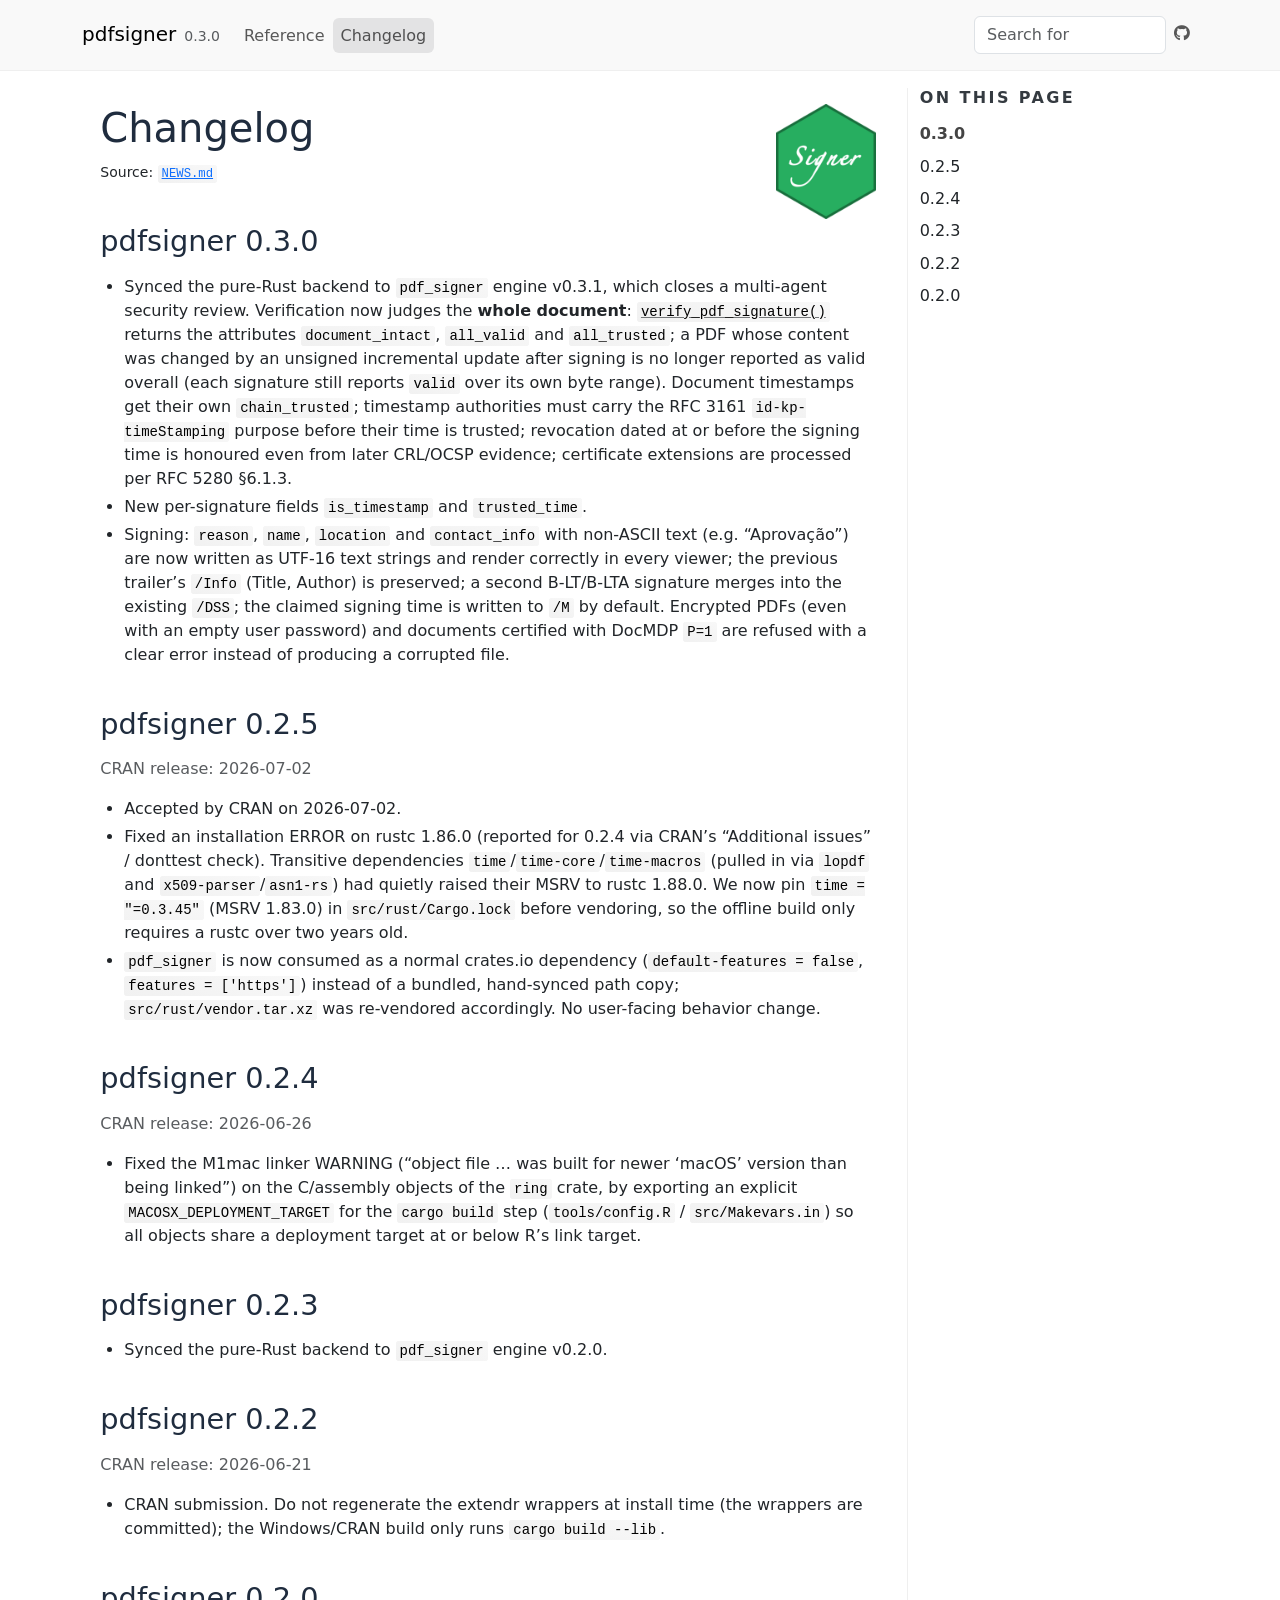
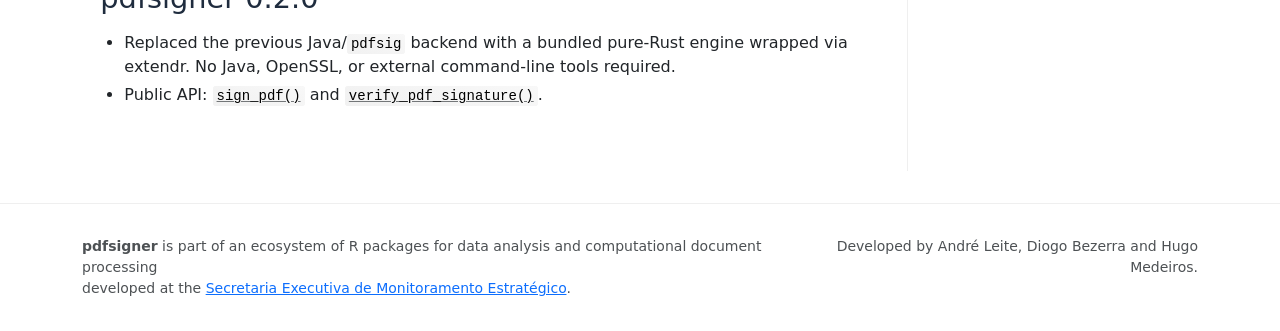
==== news/index.html @ 8d3c70bf "Deploying to gh-pages from @ StrategicProjects/pdfsigner@e5bdd592e64b0d4bb882428c501aba9999c79c65 🚀" ====
<!DOCTYPE html>
<!-- Generated by pkgdown: do not edit by hand --><html lang="en"><head><meta http-equiv="Content-Type" content="text/html; charset=UTF-8"><meta charset="utf-8"><meta http-equiv="X-UA-Compatible" content="IE=edge"><meta name="viewport" content="width=device-width, initial-scale=1, shrink-to-fit=no"><title>Changelog • pdfsigner</title><!-- favicons --><link rel="icon" type="image/png" sizes="96x96" href="../favicon-96x96.png"><link rel="icon" type="”image/svg+xml”" href="../favicon.svg"><link rel="apple-touch-icon" sizes="180x180" href="../apple-touch-icon.png"><link rel="icon" sizes="any" href="../favicon.ico"><link rel="manifest" href="../site.webmanifest"><script src="../lightswitch.js"></script><script src="../deps/jquery-3.6.0/jquery-3.6.0.min.js"></script><meta name="viewport" content="width=device-width, initial-scale=1, shrink-to-fit=no"><link href="../deps/bootstrap-5.3.8/bootstrap.min.css" rel="stylesheet"><script src="../deps/bootstrap-5.3.8/bootstrap.bundle.min.js"></script><link href="../deps/font-awesome-6.5.2/css/all.min.css" rel="stylesheet"><link href="../deps/font-awesome-6.5.2/css/v4-shims.min.css" rel="stylesheet"><script src="../deps/headroom-0.11.0/headroom.min.js"></script><script src="../deps/headroom-0.11.0/jQuery.headroom.min.js"></script><script src="../deps/bootstrap-toc-1.0.1/bootstrap-toc.min.js"></script><script src="../deps/clipboard.js-2.0.11/clipboard.min.js"></script><script src="../deps/search-1.0.0/autocomplete.jquery.min.js"></script><script src="../deps/search-1.0.0/fuse.min.js"></script><script src="../deps/search-1.0.0/mark.min.js"></script><!-- pkgdown --><script src="../pkgdown.js"></script><meta property="og:title" content="Changelog"><meta property="og:image" content="https://strategicprojects.github.io/pdfsigner/logo.png"></head><body>
    <a href="#container" class="visually-hidden-focusable">Skip to content</a>


    <nav class="navbar navbar-expand-lg fixed-top " aria-label="Site navigation"><div class="container">

    <a class="navbar-brand me-2" href="../index.html">pdfsigner</a>

    <small class="nav-text text-muted me-auto" data-bs-toggle="tooltip" data-bs-placement="bottom" title="Released version">0.3.0</small>


    <button class="navbar-toggler" type="button" data-bs-toggle="collapse" data-bs-target="#navbar" aria-controls="navbar" aria-expanded="false" aria-label="Toggle navigation">
      <span class="navbar-toggler-icon"></span>
    </button>

    <div id="navbar" class="collapse navbar-collapse ms-3">
      <ul class="navbar-nav me-auto"><li class="nav-item"><a class="nav-link" href="../reference/index.html">Reference</a></li>
<li class="active nav-item"><a class="nav-link" href="../news/index.html">Changelog</a></li>
      </ul><ul class="navbar-nav"><li class="nav-item"><form class="form-inline" role="search">
 <input class="form-control" type="search" name="search-input" id="search-input" autocomplete="off" aria-label="Search site" placeholder="Search for" data-search-index="../search.json"></form></li>
<li class="nav-item"><a class="external-link nav-link" href="https://github.com/StrategicProjects/pdfsigner" aria-label="Github"><span class="fa fa-github"></span></a></li>
      </ul></div>


  </div>
</nav><div class="container template-news" id="container">
<div class="row">
  <main id="main" class="col-md-9"><div class="page-header">
      <img src="../logo.png" class="logo" alt=""><h1>Changelog</h1>
      <small>Source: <a href="https://github.com/StrategicProjects/pdfsigner/blob/main/NEWS.md" class="external-link"><code>NEWS.md</code></a></small>
    </div>

    <div class="section level2">
<h2 class="pkg-version" data-toc-text="0.3.0" id="pdfsigner-030">pdfsigner 0.3.0<a class="anchor" aria-label="anchor" href="#pdfsigner-030"></a></h2>
<ul><li>Synced the pure-Rust backend to <code>pdf_signer</code> engine v0.3.1, which closes a multi-agent security review. Verification now judges the <strong>whole document</strong>: <code><a href="../reference/verify_pdf_signature.html">verify_pdf_signature()</a></code> returns the attributes <code>document_intact</code>, <code>all_valid</code> and <code>all_trusted</code>; a PDF whose content was changed by an unsigned incremental update after signing is no longer reported as valid overall (each signature still reports <code>valid</code> over its own byte range). Document timestamps get their own <code>chain_trusted</code>; timestamp authorities must carry the RFC 3161 <code>id-kp-timeStamping</code> purpose before their time is trusted; revocation dated at or before the signing time is honoured even from later CRL/OCSP evidence; certificate extensions are processed per RFC 5280 §6.1.3.</li>
<li>New per-signature fields <code>is_timestamp</code> and <code>trusted_time</code>.</li>
<li>Signing: <code>reason</code>, <code>name</code>, <code>location</code> and <code>contact_info</code> with non-ASCII text (e.g. “Aprovação”) are now written as UTF-16 text strings and render correctly in every viewer; the previous trailer’s <code>/Info</code> (Title, Author) is preserved; a second B-LT/B-LTA signature merges into the existing <code>/DSS</code>; the claimed signing time is written to <code>/M</code> by default. Encrypted PDFs (even with an empty user password) and documents certified with DocMDP <code>P=1</code> are refused with a clear error instead of producing a corrupted file.</li>
</ul></div>
    <div class="section level2">
<h2 class="pkg-version" data-toc-text="0.2.5" id="pdfsigner-025">pdfsigner 0.2.5<a class="anchor" aria-label="anchor" href="#pdfsigner-025"></a></h2><p class="text-muted">CRAN release: 2026-07-02</p>
<ul><li>Accepted by CRAN on 2026-07-02.</li>
<li>Fixed an installation ERROR on rustc 1.86.0 (reported for 0.2.4 via CRAN’s “Additional issues” / donttest check). Transitive dependencies <code>time</code>/<code>time-core</code>/<code>time-macros</code> (pulled in via <code>lopdf</code> and <code>x509-parser</code>/<code>asn1-rs</code>) had quietly raised their MSRV to rustc 1.88.0. We now pin <code>time = "=0.3.45"</code> (MSRV 1.83.0) in <code>src/rust/Cargo.lock</code> before vendoring, so the offline build only requires a rustc over two years old.</li>
<li>
<code>pdf_signer</code> is now consumed as a normal crates.io dependency (<code>default-features = false</code>, <code>features = ['https']</code>) instead of a bundled, hand-synced path copy; <code>src/rust/vendor.tar.xz</code> was re-vendored accordingly. No user-facing behavior change.</li>
</ul></div>
    <div class="section level2">
<h2 class="pkg-version" data-toc-text="0.2.4" id="pdfsigner-024">pdfsigner 0.2.4<a class="anchor" aria-label="anchor" href="#pdfsigner-024"></a></h2><p class="text-muted">CRAN release: 2026-06-26</p>
<ul><li>Fixed the M1mac linker WARNING (“object file … was built for newer ‘macOS’ version than being linked”) on the C/assembly objects of the <code>ring</code> crate, by exporting an explicit <code>MACOSX_DEPLOYMENT_TARGET</code> for the <code>cargo build</code> step (<code>tools/config.R</code> / <code>src/Makevars.in</code>) so all objects share a deployment target at or below R’s link target.</li>
</ul></div>
    <div class="section level2">
<h2 class="pkg-version" data-toc-text="0.2.3" id="pdfsigner-023">pdfsigner 0.2.3<a class="anchor" aria-label="anchor" href="#pdfsigner-023"></a></h2>
<ul><li>Synced the pure-Rust backend to <code>pdf_signer</code> engine v0.2.0.</li>
</ul></div>
    <div class="section level2">
<h2 class="pkg-version" data-toc-text="0.2.2" id="pdfsigner-022">pdfsigner 0.2.2<a class="anchor" aria-label="anchor" href="#pdfsigner-022"></a></h2><p class="text-muted">CRAN release: 2026-06-21</p>
<ul><li>CRAN submission. Do not regenerate the extendr wrappers at install time (the wrappers are committed); the Windows/CRAN build only runs <code>cargo build --lib</code>.</li>
</ul></div>
    <div class="section level2">
<h2 class="pkg-version" data-toc-text="0.2.0" id="pdfsigner-020">pdfsigner 0.2.0<a class="anchor" aria-label="anchor" href="#pdfsigner-020"></a></h2>
<ul><li>Replaced the previous Java/<code>pdfsig</code> backend with a bundled pure-Rust engine wrapped via extendr. No Java, OpenSSL, or external command-line tools required.</li>
<li>Public API: <code><a href="../reference/sign_pdf.html">sign_pdf()</a></code> and <code><a href="../reference/verify_pdf_signature.html">verify_pdf_signature()</a></code>.</li>
</ul></div>
  </main><aside class="col-md-3"><nav id="toc" aria-label="Table of contents"><h2>On this page</h2>
    </nav></aside></div>


   </div>
  <footer><div class="container">
  <div class="pkgdown-footer-left">
  <p><strong>pdfsigner</strong> is part of an ecosystem of R packages for data analysis and computational document processing<br>developed at the <a href="https://monitoramento.sepe.pe.gov.br" class="external-link">Secretaria Executiva de Monitoramento Estratégico</a>.</p>
</div>

<div class="pkgdown-footer-right">
  <p>Developed by André Leite, Diogo Bezerra and Hugo Medeiros.</p>
</div>

  </div></footer></body></html>
---- deps/font-awesome-6.5.2/css/v4-shims.min.css ----
/*!
 * Font Awesome Free 6.5.2 by @fontawesome - https://fontawesome.com
 * License - https://fontawesome.com/license/free (Icons: CC BY 4.0, Fonts: SIL OFL 1.1, Code: MIT License)
 * Copyright 2024 Fonticons, Inc.
 */
.fa.fa-glass:before{content:"\f000"}.fa.fa-envelope-o{font-family:"Font Awesome 6 Free";font-weight:400}.fa.fa-envelope-o:before{content:"\f0e0"}.fa.fa-star-o{font-family:"Font Awesome 6 Free";font-weight:400}.fa.fa-star-o:before{content:"\f005"}.fa.fa-close:before,.fa.fa-remove:before{content:"\f00d"}.fa.fa-gear:before{content:"\f013"}.fa.fa-trash-o{font-family:"Font Awesome 6 Free";font-weight:400}.fa.fa-trash-o:before{content:"\f2ed"}.fa.fa-home:before{content:"\f015"}.fa.fa-file-o{font-family:"Font Awesome 6 Free";font-weight:400}.fa.fa-file-o:before{content:"\f15b"}.fa.fa-clock-o{font-family:"Font Awesome 6 Free";font-weight:400}.fa.fa-clock-o:before{content:"\f017"}.fa.fa-arrow-circle-o-down{font-family:"Font Awesome 6 Free";font-weight:400}.fa.fa-arrow-circle-o-down:before{content:"\f358"}.fa.fa-arrow-circle-o-up{font-family:"Font Awesome 6 Free";font-weight:400}.fa.fa-arrow-circle-o-up:before{content:"\f35b"}.fa.fa-play-circle-o{font-family:"Font Awesome 6 Free";font-weight:400}.fa.fa-play-circle-o:before{content:"\f144"}.fa.fa-repeat:before,.fa.fa-rotate-right:before{content:"\f01e"}.fa.fa-refresh:before{content:"\f021"}.fa.fa-list-alt{font-family:"Font Awesome 6 Free";font-weight:400}.fa.fa-list-alt:before{content:"\f022"}.fa.fa-dedent:before{content:"\f03b"}.fa.fa-video-camera:before{content:"\f03d"}.fa.fa-picture-o{font-family:"Font Awesome 6 Free";font-weight:400}.fa.fa-picture-o:before{content:"\f03e"}.fa.fa-photo{font-family:"Font Awesome 6 Free";font-weight:400}.fa.fa-photo:before{content:"\f03e"}.fa.fa-image{font-family:"Font Awesome 6 Free";font-weight:400}.fa.fa-image:before{content:"\f03e"}.fa.fa-map-marker:before{content:"\f3c5"}.fa.fa-pencil-square-o{font-family:"Font Awesome 6 Free";font-weight:400}.fa.fa-pencil-square-o:before{content:"\f044"}.fa.fa-edit{font-family:"Font Awesome 6 Free";font-weight:400}.fa.fa-edit:before{content:"\f044"}.fa.fa-share-square-o:before{content:"\f14d"}.fa.fa-check-square-o{font-family:"Font Awesome 6 Free";font-weight:400}.fa.fa-check-square-o:before{content:"\f14a"}.fa.fa-arrows:before{content:"\f0b2"}.fa.fa-times-circle-o{font-family:"Font Awesome 6 Free";font-weight:400}.fa.fa-times-circle-o:before{content:"\f057"}.fa.fa-check-circle-o{font-family:"Font Awesome 6 Free";font-weight:400}.fa.fa-check-circle-o:before{content:"\f058"}.fa.fa-mail-forward:before{content:"\f064"}.fa.fa-expand:before{content:"\f424"}.fa.fa-compress:before{content:"\f422"}.fa.fa-eye,.fa.fa-eye-slash{font-family:"Font Awesome 6 Free";font-weight:400}.fa.fa-warning:before{content:"\f071"}.fa.fa-calendar:before{content:"\f073"}.fa.fa-arrows-v:before{content:"\f338"}.fa.fa-arrows-h:before{content:"\f337"}.fa.fa-bar-chart-o:before,.fa.fa-bar-chart:before{content:"\e0e3"}.fa.fa-twitter-square{font-family:"Font Awesome 6 Brands";font-weight:400}.fa.fa-twitter-square:before{content:"\f081"}.fa.fa-facebook-square{font-family:"Font Awesome 6 Brands";font-weight:400}.fa.fa-facebook-square:before{content:"\f082"}.fa.fa-gears:before{content:"\f085"}.fa.fa-thumbs-o-up{font-family:"Font Awesome 6 Free";font-weight:400}.fa.fa-thumbs-o-up:before{content:"\f164"}.fa.fa-thumbs-o-down{font-family:"Font Awesome 6 Free";font-weight:400}.fa.fa-thumbs-o-down:before{content:"\f165"}.fa.fa-heart-o{font-family:"Font Awesome 6 Free";font-weight:400}.fa.fa-heart-o:before{content:"\f004"}.fa.fa-sign-out:before{content:"\f2f5"}.fa.fa-linkedin-square{font-family:"Font Awesome 6 Brands";font-weight:400}.fa.fa-linkedin-square:before{content:"\f08c"}.fa.fa-thumb-tack:before{content:"\f08d"}.fa.fa-external-link:before{content:"\f35d"}.fa.fa-sign-in:before{content:"\f2f6"}.fa.fa-github-square{font-family:"Font Awesome 6 Brands";font-weight:400}.fa.fa-github-square:before{content:"\f092"}.fa.fa-lemon-o{font-family:"Font Awesome 6 Free";font-weight:400}.fa.fa-lemon-o:before{content:"\f094"}.fa.fa-square-o{font-family:"Font Awesome 6 Free";font-weight:400}.fa.fa-square-o:before{content:"\f0c8"}.fa.fa-bookmark-o{font-family:"Font Awesome 6 Free";font-weight:400}.fa.fa-bookmark-o:before{content:"\f02e"}.fa.fa-facebook,.fa.fa-twitter{font-family:"Font Awesome 6 Brands";font-weight:400}.fa.fa-facebook:before{content:"\f39e"}.fa.fa-facebook-f{font-family:"Font Awesome 6 Brands";font-weight:400}.fa.fa-facebook-f:before{content:"\f39e"}.fa.fa-github{font-family:"Font Awesome 6 Brands";font-weight:400}.fa.fa-credit-card{font-family:"Font Awesome 6 Free";font-weight:400}.fa.fa-feed:before{content:"\f09e"}.fa.fa-hdd-o{font-family:"Font Awesome 6 Free";font-weight:400}.fa.fa-hdd-o:before{content:"\f0a0"}.fa.fa-hand-o-right{font-family:"Font Awesome 6 Free";font-weight:400}.fa.fa-hand-o-right:before{content:"\f0a4"}.fa.fa-hand-o-left{font-family:"Font Awesome 6 Free";font-weight:400}.fa.fa-hand-o-left:before{content:"\f0a5"}.fa.fa-hand-o-up{font-family:"Font Awesome 6 Free";font-weight:400}.fa.fa-hand-o-up:before{content:"\f0a6"}.fa.fa-hand-o-down{font-family:"Font Awesome 6 Free";font-weight:400}.fa.fa-hand-o-down:before{content:"\f0a7"}.fa.fa-globe:before{content:"\f57d"}.fa.fa-tasks:before{content:"\f828"}.fa.fa-arrows-alt:before{content:"\f31e"}.fa.fa-group:before{content:"\f0c0"}.fa.fa-chain:before{content:"\f0c1"}.fa.fa-cut:before{content:"\f0c4"}.fa.fa-files-o{font-family:"Font Awesome 6 Free";font-weight:400}.fa.fa-files-o:before{content:"\f0c5"}.fa.fa-floppy-o{font-family:"Font Awesome 6 Free";font-weight:400}.fa.fa-floppy-o:before{content:"\f0c7"}.fa.fa-save{font-family:"Font Awesome 6 Free";font-weight:400}.fa.fa-save:before{content:"\f0c7"}.fa.fa-navicon:before,.fa.fa-reorder:before{content:"\f0c9"}.fa.fa-magic:before{content:"\e2ca"}.fa.fa-pinterest,.fa.fa-pinterest-square{font-family:"Font Awesome 6 Brands";font-weight:400}.fa.fa-pinterest-square:before{content:"\f0d3"}.fa.fa-google-plus-square{font-family:"Font Awesome 6 Brands";font-weight:400}.fa.fa-google-plus-square:before{content:"\f0d4"}.fa.fa-google-plus{font-family:"Font Awesome 6 Brands";font-weight:400}.fa.fa-google-plus:before{content:"\f0d5"}.fa.fa-money:before{content:"\f3d1"}.fa.fa-unsorted:before{content:"\f0dc"}.fa.fa-sort-desc:before{content:"\f0dd"}.fa.fa-sort-asc:before{content:"\f0de"}.fa.fa-linkedin{font-family:"Font Awesome 6 Brands";font-weight:400}.fa.fa-linkedin:before{content:"\f0e1"}.fa.fa-rotate-left:before{content:"\f0e2"}.fa.fa-legal:before{content:"\f0e3"}.fa.fa-dashboard:before,.fa.fa-tachometer:before{content:"\f625"}.fa.fa-comment-o{font-family:"Font Awesome 6 Free";font-weight:400}.fa.fa-comment-o:before{content:"\f075"}.fa.fa-comments-o{font-family:"Font Awesome 6 Free";font-weight:400}.fa.fa-comments-o:before{content:"\f086"}.fa.fa-flash:before{content:"\f0e7"}.fa.fa-clipboard:before{content:"\f0ea"}.fa.fa-lightbulb-o{font-family:"Font Awesome 6 Free";font-weight:400}.fa.fa-lightbulb-o:before{content:"\f0eb"}.fa.fa-exchange:before{content:"\f362"}.fa.fa-cloud-download:before{content:"\f0ed"}.fa.fa-cloud-upload:before{content:"\f0ee"}.fa.fa-bell-o{font-family:"Font Awesome 6 Free";font-weight:400}.fa.fa-bell-o:before{content:"\f0f3"}.fa.fa-cutlery:before{content:"\f2e7"}.fa.fa-file-text-o{font-family:"Font Awesome 6 Free";font-weight:400}.fa.fa-file-text-o:before{content:"\f15c"}.fa.fa-building-o{font-family:"Font Awesome 6 Free";font-weight:400}.fa.fa-building-o:before{content:"\f1ad"}.fa.fa-hospital-o{font-family:"Font Awesome 6 Free";font-weight:400}.fa.fa-hospital-o:before{content:"\f0f8"}.fa.fa-tablet:before{content:"\f3fa"}.fa.fa-mobile-phone:before,.fa.fa-mobile:before{content:"\f3cd"}.fa.fa-circle-o{font-family:"Font Awesome 6 Free";font-weight:400}.fa.fa-circle-o:before{content:"\f111"}.fa.fa-mail-reply:before{content:"\f3e5"}.fa.fa-github-alt{font-family:"Font Awesome 6 Brands";font-weight:400}.fa.fa-folder-o{font-family:"Font Awesome 6 Free";font-weight:400}.fa.fa-folder-o:before{content:"\f07b"}.fa.fa-folder-open-o{font-family:"Font Awesome 6 Free";font-weight:400}.fa.fa-folder-open-o:before{content:"\f07c"}.fa.fa-smile-o{font-family:"Font Awesome 6 Free";font-weight:400}.fa.fa-smile-o:before{content:"\f118"}.fa.fa-frown-o{font-family:"Font Awesome 6 Free";font-weight:400}.fa.fa-frown-o:before{content:"\f119"}.fa.fa-meh-o{font-family:"Font Awesome 6 Free";font-weight:400}.fa.fa-meh-o:before{content:"\f11a"}.fa.fa-keyboard-o{font-family:"Font Awesome 6 Free";font-weight:400}.fa.fa-keyboard-o:before{content:"\f11c"}.fa.fa-flag-o{font-family:"Font Awesome 6 Free";font-weight:400}.fa.fa-flag-o:before{content:"\f024"}.fa.fa-mail-reply-all:before{content:"\f122"}.fa.fa-star-half-o{font-family:"Font Awesome 6 Free";font-weight:400}.fa.fa-star-half-o:before{content:"\f5c0"}.fa.fa-star-half-empty{font-family:"Font Awesome 6 Free";font-weight:400}.fa.fa-star-half-empty:before{content:"\f5c0"}.fa.fa-star-half-full{font-family:"Font Awesome 6 Free";font-weight:400}.fa.fa-star-half-full:before{content:"\f5c0"}.fa.fa-code-fork:before{content:"\f126"}.fa.fa-chain-broken:before,.fa.fa-unlink:before{content:"\f127"}.fa.fa-calendar-o{font-family:"Font Awesome 6 Free";font-weight:400}.fa.fa-calendar-o:before{content:"\f133"}.fa.fa-css3,.fa.fa-html5,.fa.fa-maxcdn{font-family:"Font Awesome 6 Brands";font-weight:400}.fa.fa-unlock-alt:before{content:"\f09c"}.fa.fa-minus-square-o{font-family:"Font Awesome 6 Free";font-weight:400}.fa.fa-minus-square-o:before{content:"\f146"}.fa.fa-level-up:before{content:"\f3bf"}.fa.fa-level-down:before{content:"\f3be"}.fa.fa-pencil-square:before{content:"\f14b"}.fa.fa-external-link-square:before{content:"\f360"}.fa.fa-compass{font-family:"Font Awesome 6 Free";font-weight:400}.fa.fa-caret-square-o-down{font-family:"Font Awesome 6 Free";font-weight:400}.fa.fa-caret-square-o-down:before{content:"\f150"}.fa.fa-toggle-down{font-family:"Font Awesome 6 Free";font-weight:400}.fa.fa-toggle-down:before{content:"\f150"}.fa.fa-caret-square-o-up{font-family:"Font Awesome 6 Free";font-weight:400}.fa.fa-caret-square-o-up:before{content:"\f151"}.fa.fa-toggle-up{font-family:"Font Awesome 6 Free";font-weight:400}.fa.fa-toggle-up:before{content:"\f151"}.fa.fa-caret-square-o-right{font-family:"Font Awesome 6 Free";font-weight:400}.fa.fa-caret-square-o-right:before{content:"\f152"}.fa.fa-toggle-right{font-family:"Font Awesome 6 Free";font-weight:400}.fa.fa-toggle-right:before{content:"\f152"}.fa.fa-eur:before,.fa.fa-euro:before{content:"\f153"}.fa.fa-gbp:before{content:"\f154"}.fa.fa-dollar:before,.fa.fa-usd:before{content:"\24"}.fa.fa-inr:before,.fa.fa-rupee:before{content:"\e1bc"}.fa.fa-cny:before,.fa.fa-jpy:before,.fa.fa-rmb:before,.fa.fa-yen:before{content:"\f157"}.fa.fa-rouble:before,.fa.fa-rub:before,.fa.fa-ruble:before{content:"\f158"}.fa.fa-krw:before,.fa.fa-won:before{content:"\f159"}.fa.fa-bitcoin,.fa.fa-btc{font-family:"Font Awesome 6 Brands";font-weight:400}.fa.fa-bitcoin:before{content:"\f15a"}.fa.fa-file-text:before{content:"\f15c"}.fa.fa-sort-alpha-asc:before{content:"\f15d"}.fa.fa-sort-alpha-desc:before{content:"\f881"}.fa.fa-sort-amount-asc:before{content:"\f884"}.fa.fa-sort-amount-desc:before{content:"\f160"}.fa.fa-sort-numeric-asc:before{content:"\f162"}.fa.fa-sort-numeric-desc:before{content:"\f886"}.fa.fa-youtube-square{font-family:"Font Awesome 6 Brands";font-weight:400}.fa.fa-youtube-square:before{content:"\f431"}.fa.fa-xing,.fa.fa-xing-square,.fa.fa-youtube{font-family:"Font Awesome 6 Brands";font-weight:400}.fa.fa-xing-square:before{content:"\f169"}.fa.fa-youtube-play{font-family:"Font Awesome 6 Brands";font-weight:400}.fa.fa-youtube-play:before{content:"\f167"}.fa.fa-adn,.fa.fa-bitbucket,.fa.fa-bitbucket-square,.fa.fa-dropbox,.fa.fa-flickr,.fa.fa-instagram,.fa.fa-stack-overflow{font-family:"Font Awesome 6 Brands";font-weight:400}.fa.fa-bitbucket-square:before{content:"\f171"}.fa.fa-tumblr,.fa.fa-tumblr-square{font-family:"Font Awesome 6 Brands";font-weight:400}.fa.fa-tumblr-square:before{content:"\f174"}.fa.fa-long-arrow-down:before{content:"\f309"}.fa.fa-long-arrow-up:before{content:"\f30c"}.fa.fa-long-arrow-left:before{content:"\f30a"}.fa.fa-long-arrow-right:before{content:"\f30b"}.fa.fa-android,.fa.fa-apple,.fa.fa-dribbble,.fa.fa-foursquare,.fa.fa-gittip,.fa.fa-gratipay,.fa.fa-linux,.fa.fa-skype,.fa.fa-trello,.fa.fa-windows{font-family:"Font Awesome 6 Brands";font-weight:400}.fa.fa-gittip:before{content:"\f184"}.fa.fa-sun-o{font-family:"Font Awesome 6 Free";font-weight:400}.fa.fa-sun-o:before{content:"\f185"}.fa.fa-moon-o{font-family:"Font Awesome 6 Free";font-weight:400}.fa.fa-moon-o:before{content:"\f186"}.fa.fa-pagelines,.fa.fa-renren,.fa.fa-stack-exchange,.fa.fa-vk,.fa.fa-weibo{font-family:"Font Awesome 6 Brands";font-weight:400}.fa.fa-arrow-circle-o-right{font-family:"Font Awesome 6 Free";font-weight:400}.fa.fa-arrow-circle-o-right:before{content:"\f35a"}.fa.fa-arrow-circle-o-left{font-family:"Font Awesome 6 Free";font-weight:400}.fa.fa-arrow-circle-o-left:before{content:"\f359"}.fa.fa-caret-square-o-left{font-family:"Font Awesome 6 Free";font-weight:400}.fa.fa-caret-square-o-left:before{content:"\f191"}.fa.fa-toggle-left{font-family:"Font Awesome 6 Free";font-weight:400}.fa.fa-toggle-left:before{content:"\f191"}.fa.fa-dot-circle-o{font-family:"Font Awesome 6 Free";font-weight:400}.fa.fa-dot-circle-o:before{content:"\f192"}.fa.fa-vimeo-square{font-family:"Font Awesome 6 Brands";font-weight:400}.fa.fa-vimeo-square:before{content:"\f194"}.fa.fa-try:before,.fa.fa-turkish-lira:before{content:"\e2bb"}.fa.fa-plus-square-o{font-family:"Font Awesome 6 Free";font-weight:400}.fa.fa-plus-square-o:before{content:"\f0fe"}.fa.fa-openid,.fa.fa-slack,.fa.fa-wordpress{font-family:"Font Awesome 6 Brands";font-weight:400}.fa.fa-bank:before,.fa.fa-institution:before{content:"\f19c"}.fa.fa-mortar-board:before{content:"\f19d"}.fa.fa-google,.fa.fa-reddit,.fa.fa-reddit-square,.fa.fa-yahoo{font-family:"Font Awesome 6 Brands";font-weight:400}.fa.fa-reddit-square:before{content:"\f1a2"}.fa.fa-behance,.fa.fa-behance-square,.fa.fa-delicious,.fa.fa-digg,.fa.fa-drupal,.fa.fa-joomla,.fa.fa-pied-piper-alt,.fa.fa-pied-piper-pp,.fa.fa-stumbleupon,.fa.fa-stumbleupon-circle{font-family:"Font Awesome 6 Brands";font-weight:400}.fa.fa-behance-square:before{content:"\f1b5"}.fa.fa-steam,.fa.fa-steam-square{font-family:"Font Awesome 6 Brands";font-weight:400}.fa.fa-steam-square:before{content:"\f1b7"}.fa.fa-automobile:before{content:"\f1b9"}.fa.fa-cab:before{content:"\f1ba"}.fa.fa-deviantart,.fa.fa-soundcloud,.fa.fa-spotify{font-family:"Font Awesome 6 Brands";font-weight:400}.fa.fa-file-pdf-o{font-family:"Font Awesome 6 Free";font-weight:400}.fa.fa-file-pdf-o:before{content:"\f1c1"}.fa.fa-file-word-o{font-family:"Font Awesome 6 Free";font-weight:400}.fa.fa-file-word-o:before{content:"\f1c2"}.fa.fa-file-excel-o{font-family:"Font Awesome 6 Free";font-weight:400}.fa.fa-file-excel-o:before{content:"\f1c3"}.fa.fa-file-powerpoint-o{font-family:"Font Awesome 6 Free";font-weight:400}.fa.fa-file-powerpoint-o:before{content:"\f1c4"}.fa.fa-file-image-o{font-family:"Font Awesome 6 Free";font-weight:400}.fa.fa-file-image-o:before{content:"\f1c5"}.fa.fa-file-photo-o{font-family:"Font Awesome 6 Free";font-weight:400}.fa.fa-file-photo-o:before{content:"\f1c5"}.fa.fa-file-picture-o{font-family:"Font Awesome 6 Free";font-weight:400}.fa.fa-file-picture-o:before{content:"\f1c5"}.fa.fa-file-archive-o{font-family:"Font Awesome 6 Free";font-weight:400}.fa.fa-file-archive-o:before{content:"\f1c6"}.fa.fa-file-zip-o{font-family:"Font Awesome 6 Free";font-weight:400}.fa.fa-file-zip-o:before{content:"\f1c6"}.fa.fa-file-audio-o{font-family:"Font Awesome 6 Free";font-weight:400}.fa.fa-file-audio-o:before{content:"\f1c7"}.fa.fa-file-sound-o{font-family:"Font Awesome 6 Free";font-weight:400}.fa.fa-file-sound-o:before{content:"\f1c7"}.fa.fa-file-video-o{font-family:"Font Awesome 6 Free";font-weight:400}.fa.fa-file-video-o:before{content:"\f1c8"}.fa.fa-file-movie-o{font-family:"Font Awesome 6 Free";font-weight:400}.fa.fa-file-movie-o:before{content:"\f1c8"}.fa.fa-file-code-o{font-family:"Font Awesome 6 Free";font-weight:400}.fa.fa-file-code-o:before{content:"\f1c9"}.fa.fa-codepen,.fa.fa-jsfiddle,.fa.fa-vine{font-family:"Font Awesome 6 Brands";font-weight:400}.fa.fa-life-bouy:before,.fa.fa-life-buoy:before,.fa.fa-life-saver:before,.fa.fa-support:before{content:"\f1cd"}.fa.fa-circle-o-notch:before{content:"\f1ce"}.fa.fa-ra,.fa.fa-rebel{font-family:"Font Awesome 6 Brands";font-weight:400}.fa.fa-ra:before{content:"\f1d0"}.fa.fa-resistance{font-family:"Font Awesome 6 Brands";font-weight:400}.fa.fa-resistance:before{content:"\f1d0"}.fa.fa-empire,.fa.fa-ge{font-family:"Font Awesome 6 Brands";font-weight:400}.fa.fa-ge:before{content:"\f1d1"}.fa.fa-git-square{font-family:"Font Awesome 6 Brands";font-weight:400}.fa.fa-git-square:before{content:"\f1d2"}.fa.fa-git,.fa.fa-hacker-news,.fa.fa-y-combinator-square{font-family:"Font Awesome 6 Brands";font-weight:400}.fa.fa-y-combinator-square:before{content:"\f1d4"}.fa.fa-yc-square{font-family:"Font Awesome 6 Brands";font-weight:400}.fa.fa-yc-square:before{content:"\f1d4"}.fa.fa-qq,.fa.fa-tencent-weibo,.fa.fa-wechat,.fa.fa-weixin{font-family:"Font Awesome 6 Brands";font-weight:400}.fa.fa-wechat:before{content:"\f1d7"}.fa.fa-send:before{content:"\f1d8"}.fa.fa-paper-plane-o{font-family:"Font Awesome 6 Free";font-weight:400}.fa.fa-paper-plane-o:before{content:"\f1d8"}.fa.fa-send-o{font-family:"Font Awesome 6 Free";font-weight:400}.fa.fa-send-o:before{content:"\f1d8"}.fa.fa-circle-thin{font-family:"Font Awesome 6 Free";font-weight:400}.fa.fa-circle-thin:before{content:"\f111"}.fa.fa-header:before{content:"\f1dc"}.fa.fa-futbol-o{font-family:"Font Awesome 6 Free";font-weight:400}.fa.fa-futbol-o:before{content:"\f1e3"}.fa.fa-soccer-ball-o{font-family:"Font Awesome 6 Free";font-weight:400}.fa.fa-soccer-ball-o:before{content:"\f1e3"}.fa.fa-slideshare,.fa.fa-twitch,.fa.fa-yelp{font-family:"Font Awesome 6 Brands";font-weight:400}.fa.fa-newspaper-o{font-family:"Font Awesome 6 Free";font-weight:400}.fa.fa-newspaper-o:before{content:"\f1ea"}.fa.fa-cc-amex,.fa.fa-cc-discover,.fa.fa-cc-mastercard,.fa.fa-cc-paypal,.fa.fa-cc-stripe,.fa.fa-cc-visa,.fa.fa-google-wallet,.fa.fa-paypal{font-family:"Font Awesome 6 Brands";font-weight:400}.fa.fa-bell-slash-o{font-family:"Font Awesome 6 Free";font-weight:400}.fa.fa-bell-slash-o:before{content:"\f1f6"}.fa.fa-trash:before{content:"\f2ed"}.fa.fa-copyright{font-family:"Font Awesome 6 Free";font-weight:400}.fa.fa-eyedropper:before{content:"\f1fb"}.fa.fa-area-chart:before{content:"\f1fe"}.fa.fa-pie-chart:before{content:"\f200"}.fa.fa-line-chart:before{content:"\f201"}.fa.fa-lastfm,.fa.fa-lastfm-square{font-family:"Font Awesome 6 Brands";font-weight:400}.fa.fa-lastfm-square:before{content:"\f203"}.fa.fa-angellist,.fa.fa-ioxhost{font-family:"Font Awesome 6 Brands";font-weight:400}.fa.fa-cc{font-family:"Font Awesome 6 Free";font-weight:400}.fa.fa-cc:before{content:"\f20a"}.fa.fa-ils:before,.fa.fa-shekel:before,.fa.fa-sheqel:before{content:"\f20b"}.fa.fa-buysellads,.fa.fa-connectdevelop,.fa.fa-dashcube,.fa.fa-forumbee,.fa.fa-leanpub,.fa.fa-sellsy,.fa.fa-shirtsinbulk,.fa.fa-simplybuilt,.fa.fa-skyatlas{font-family:"Font Awesome 6 Brands";font-weight:400}.fa.fa-diamond{font-family:"Font Awesome 6 Free";font-weight:400}.fa.fa-diamond:before{content:"\f3a5"}.fa.fa-intersex:before,.fa.fa-transgender:before{content:"\f224"}.fa.fa-transgender-alt:before{content:"\f225"}.fa.fa-facebook-official{font-family:"Font Awesome 6 Brands";font-weight:400}.fa.fa-facebook-official:before{content:"\f09a"}.fa.fa-pinterest-p,.fa.fa-whatsapp{font-family:"Font Awesome 6 Brands";font-weight:400}.fa.fa-hotel:before{content:"\f236"}.fa.fa-medium,.fa.fa-viacoin,.fa.fa-y-combinator,.fa.fa-yc{font-family:"Font Awesome 6 Brands";font-weight:400}.fa.fa-yc:before{content:"\f23b"}.fa.fa-expeditedssl,.fa.fa-opencart,.fa.fa-optin-monster{font-family:"Font Awesome 6 Brands";font-weight:400}.fa.fa-battery-4:before,.fa.fa-battery:before{content:"\f240"}.fa.fa-battery-3:before{content:"\f241"}.fa.fa-battery-2:before{content:"\f242"}.fa.fa-battery-1:before{content:"\f243"}.fa.fa-battery-0:before{content:"\f244"}.fa.fa-object-group,.fa.fa-object-ungroup,.fa.fa-sticky-note-o{font-family:"Font Awesome 6 Free";font-weight:400}.fa.fa-sticky-note-o:before{content:"\f249"}.fa.fa-cc-diners-club,.fa.fa-cc-jcb{font-family:"Font Awesome 6 Brands";font-weight:400}.fa.fa-clone{font-family:"Font Awesome 6 Free";font-weight:400}.fa.fa-hourglass-o:before{content:"\f254"}.fa.fa-hourglass-1:before{content:"\f251"}.fa.fa-hourglass-2:before{content:"\f252"}.fa.fa-hourglass-3:before{content:"\f253"}.fa.fa-hand-rock-o{font-family:"Font Awesome 6 Free";font-weight:400}.fa.fa-hand-rock-o:before{content:"\f255"}.fa.fa-hand-grab-o{font-family:"Font Awesome 6 Free";font-weight:400}.fa.fa-hand-grab-o:before{content:"\f255"}.fa.fa-hand-paper-o{font-family:"Font Awesome 6 Free";font-weight:400}.fa.fa-hand-paper-o:before{content:"\f256"}.fa.fa-hand-stop-o{font-family:"Font Awesome 6 Free";font-weight:400}.fa.fa-hand-stop-o:before{content:"\f256"}.fa.fa-hand-scissors-o{font-family:"Font Awesome 6 Free";font-weight:400}.fa.fa-hand-scissors-o:before{content:"\f257"}.fa.fa-hand-lizard-o{font-family:"Font Awesome 6 Free";font-weight:400}.fa.fa-hand-lizard-o:before{content:"\f258"}.fa.fa-hand-spock-o{font-family:"Font Awesome 6 Free";font-weight:400}.fa.fa-hand-spock-o:before{content:"\f259"}.fa.fa-hand-pointer-o{font-family:"Font Awesome 6 Free";font-weight:400}.fa.fa-hand-pointer-o:before{content:"\f25a"}.fa.fa-hand-peace-o{font-family:"Font Awesome 6 Free";font-weight:400}.fa.fa-hand-peace-o:before{content:"\f25b"}.fa.fa-registered{font-family:"Font Awesome 6 Free";font-weight:400}.fa.fa-creative-commons,.fa.fa-gg,.fa.fa-gg-circle,.fa.fa-odnoklassniki,.fa.fa-odnoklassniki-square{font-family:"Font Awesome 6 Brands";font-weight:400}.fa.fa-odnoklassniki-square:before{content:"\f264"}.fa.fa-chrome,.fa.fa-firefox,.fa.fa-get-pocket,.fa.fa-internet-explorer,.fa.fa-opera,.fa.fa-safari,.fa.fa-wikipedia-w{font-family:"Font Awesome 6 Brands";font-weight:400}.fa.fa-television:before{content:"\f26c"}.fa.fa-500px,.fa.fa-amazon,.fa.fa-contao{font-family:"Font Awesome 6 Brands";font-weight:400}.fa.fa-calendar-plus-o{font-family:"Font Awesome 6 Free";font-weight:400}.fa.fa-calendar-plus-o:before{content:"\f271"}.fa.fa-calendar-minus-o{font-family:"Font Awesome 6 Free";font-weight:400}.fa.fa-calendar-minus-o:before{content:"\f272"}.fa.fa-calendar-times-o{font-family:"Font Awesome 6 Free";font-weight:400}.fa.fa-calendar-times-o:before{content:"\f273"}.fa.fa-calendar-check-o{font-family:"Font Awesome 6 Free";font-weight:400}.fa.fa-calendar-check-o:before{content:"\f274"}.fa.fa-map-o{font-family:"Font Awesome 6 Free";font-weight:400}.fa.fa-map-o:before{content:"\f279"}.fa.fa-commenting:before{content:"\f4ad"}.fa.fa-commenting-o{font-family:"Font Awesome 6 Free";font-weight:400}.fa.fa-commenting-o:before{content:"\f4ad"}.fa.fa-houzz,.fa.fa-vimeo{font-family:"Font Awesome 6 Brands";font-weight:400}.fa.fa-vimeo:before{content:"\f27d"}.fa.fa-black-tie,.fa.fa-edge,.fa.fa-fonticons,.fa.fa-reddit-alien{font-family:"Font Awesome 6 Brands";font-weight:400}.fa.fa-credit-card-alt:before{content:"\f09d"}.fa.fa-codiepie,.fa.fa-fort-awesome,.fa.fa-mixcloud,.fa.fa-modx,.fa.fa-product-hunt,.fa.fa-scribd,.fa.fa-usb{font-family:"Font Awesome 6 Brands";font-weight:400}.fa.fa-pause-circle-o{font-family:"Font Awesome 6 Free";font-weight:400}.fa.fa-pause-circle-o:before{content:"\f28b"}.fa.fa-stop-circle-o{font-family:"Font Awesome 6 Free";font-weight:400}.fa.fa-stop-circle-o:before{content:"\f28d"}.fa.fa-bluetooth,.fa.fa-bluetooth-b,.fa.fa-envira,.fa.fa-gitlab,.fa.fa-wheelchair-alt,.fa.fa-wpbeginner,.fa.fa-wpforms{font-family:"Font Awesome 6 Brands";font-weight:400}.fa.fa-wheelchair-alt:before{content:"\f368"}.fa.fa-question-circle-o{font-family:"Font Awesome 6 Free";font-weight:400}.fa.fa-question-circle-o:before{content:"\f059"}.fa.fa-volume-control-phone:before{content:"\f2a0"}.fa.fa-asl-interpreting:before{content:"\f2a3"}.fa.fa-deafness:before,.fa.fa-hard-of-hearing:before{content:"\f2a4"}.fa.fa-glide,.fa.fa-glide-g{font-family:"Font Awesome 6 Brands";font-weight:400}.fa.fa-signing:before{content:"\f2a7"}.fa.fa-viadeo,.fa.fa-viadeo-square{font-family:"Font Awesome 6 Brands";font-weight:400}.fa.fa-viadeo-square:before{content:"\f2aa"}.fa.fa-snapchat,.fa.fa-snapchat-ghost{font-family:"Font Awesome 6 Brands";font-weight:400}.fa.fa-snapchat-ghost:before{content:"\f2ab"}.fa.fa-snapchat-square{font-family:"Font Awesome 6 Brands";font-weight:400}.fa.fa-snapchat-square:before{content:"\f2ad"}.fa.fa-first-order,.fa.fa-google-plus-official,.fa.fa-pied-piper,.fa.fa-themeisle,.fa.fa-yoast{font-family:"Font Awesome 6 Brands";font-weight:400}.fa.fa-google-plus-official:before{content:"\f2b3"}.fa.fa-google-plus-circle{font-family:"Font Awesome 6 Brands";font-weight:400}.fa.fa-google-plus-circle:before{content:"\f2b3"}.fa.fa-fa,.fa.fa-font-awesome{font-family:"Font Awesome 6 Brands";font-weight:400}.fa.fa-fa:before{content:"\f2b4"}.fa.fa-handshake-o{font-family:"Font Awesome 6 Free";font-weight:400}.fa.fa-handshake-o:before{content:"\f2b5"}.fa.fa-envelope-open-o{font-family:"Font Awesome 6 Free";font-weight:400}.fa.fa-envelope-open-o:before{content:"\f2b6"}.fa.fa-linode{font-family:"Font Awesome 6 Brands";font-weight:400}.fa.fa-address-book-o{font-family:"Font Awesome 6 Free";font-weight:400}.fa.fa-address-book-o:before{content:"\f2b9"}.fa.fa-vcard:before{content:"\f2bb"}.fa.fa-address-card-o{font-family:"Font Awesome 6 Free";font-weight:400}.fa.fa-address-card-o:before{content:"\f2bb"}.fa.fa-vcard-o{font-family:"Font Awesome 6 Free";font-weight:400}.fa.fa-vcard-o:before{content:"\f2bb"}.fa.fa-user-circle-o{font-family:"Font Awesome 6 Free";font-weight:400}.fa.fa-user-circle-o:before{content:"\f2bd"}.fa.fa-user-o{font-family:"Font Awesome 6 Free";font-weight:400}.fa.fa-user-o:before{content:"\f007"}.fa.fa-id-badge{font-family:"Font Awesome 6 Free";font-weight:400}.fa.fa-drivers-license:before{content:"\f2c2"}.fa.fa-id-card-o{font-family:"Font Awesome 6 Free";font-weight:400}.fa.fa-id-card-o:before{content:"\f2c2"}.fa.fa-drivers-license-o{font-family:"Font Awesome 6 Free";font-weight:400}.fa.fa-drivers-license-o:before{content:"\f2c2"}.fa.fa-free-code-camp,.fa.fa-quora,.fa.fa-telegram{font-family:"Font Awesome 6 Brands";font-weight:400}.fa.fa-thermometer-4:before,.fa.fa-thermometer:before{content:"\f2c7"}.fa.fa-thermometer-3:before{content:"\f2c8"}.fa.fa-thermometer-2:before{content:"\f2c9"}.fa.fa-thermometer-1:before{content:"\f2ca"}.fa.fa-thermometer-0:before{content:"\f2cb"}.fa.fa-bathtub:before,.fa.fa-s15:before{content:"\f2cd"}.fa.fa-window-maximize,.fa.fa-window-restore{font-family:"Font Awesome 6 Free";font-weight:400}.fa.fa-times-rectangle:before{content:"\f410"}.fa.fa-window-close-o{font-family:"Font Awesome 6 Free";font-weight:400}.fa.fa-window-close-o:before{content:"\f410"}.fa.fa-times-rectangle-o{font-family:"Font Awesome 6 Free";font-weight:400}.fa.fa-times-rectangle-o:before{content:"\f410"}.fa.fa-bandcamp,.fa.fa-eercast,.fa.fa-etsy,.fa.fa-grav,.fa.fa-imdb,.fa.fa-ravelry{font-family:"Font Awesome 6 Brands";font-weight:400}.fa.fa-eercast:before{content:"\f2da"}.fa.fa-snowflake-o{font-family:"Font Awesome 6 Free";font-weight:400}.fa.fa-snowflake-o:before{content:"\f2dc"}.fa.fa-meetup,.fa.fa-superpowers,.fa.fa-wpexplorer{font-family:"Font Awesome 6 Brands";font-weight:400}
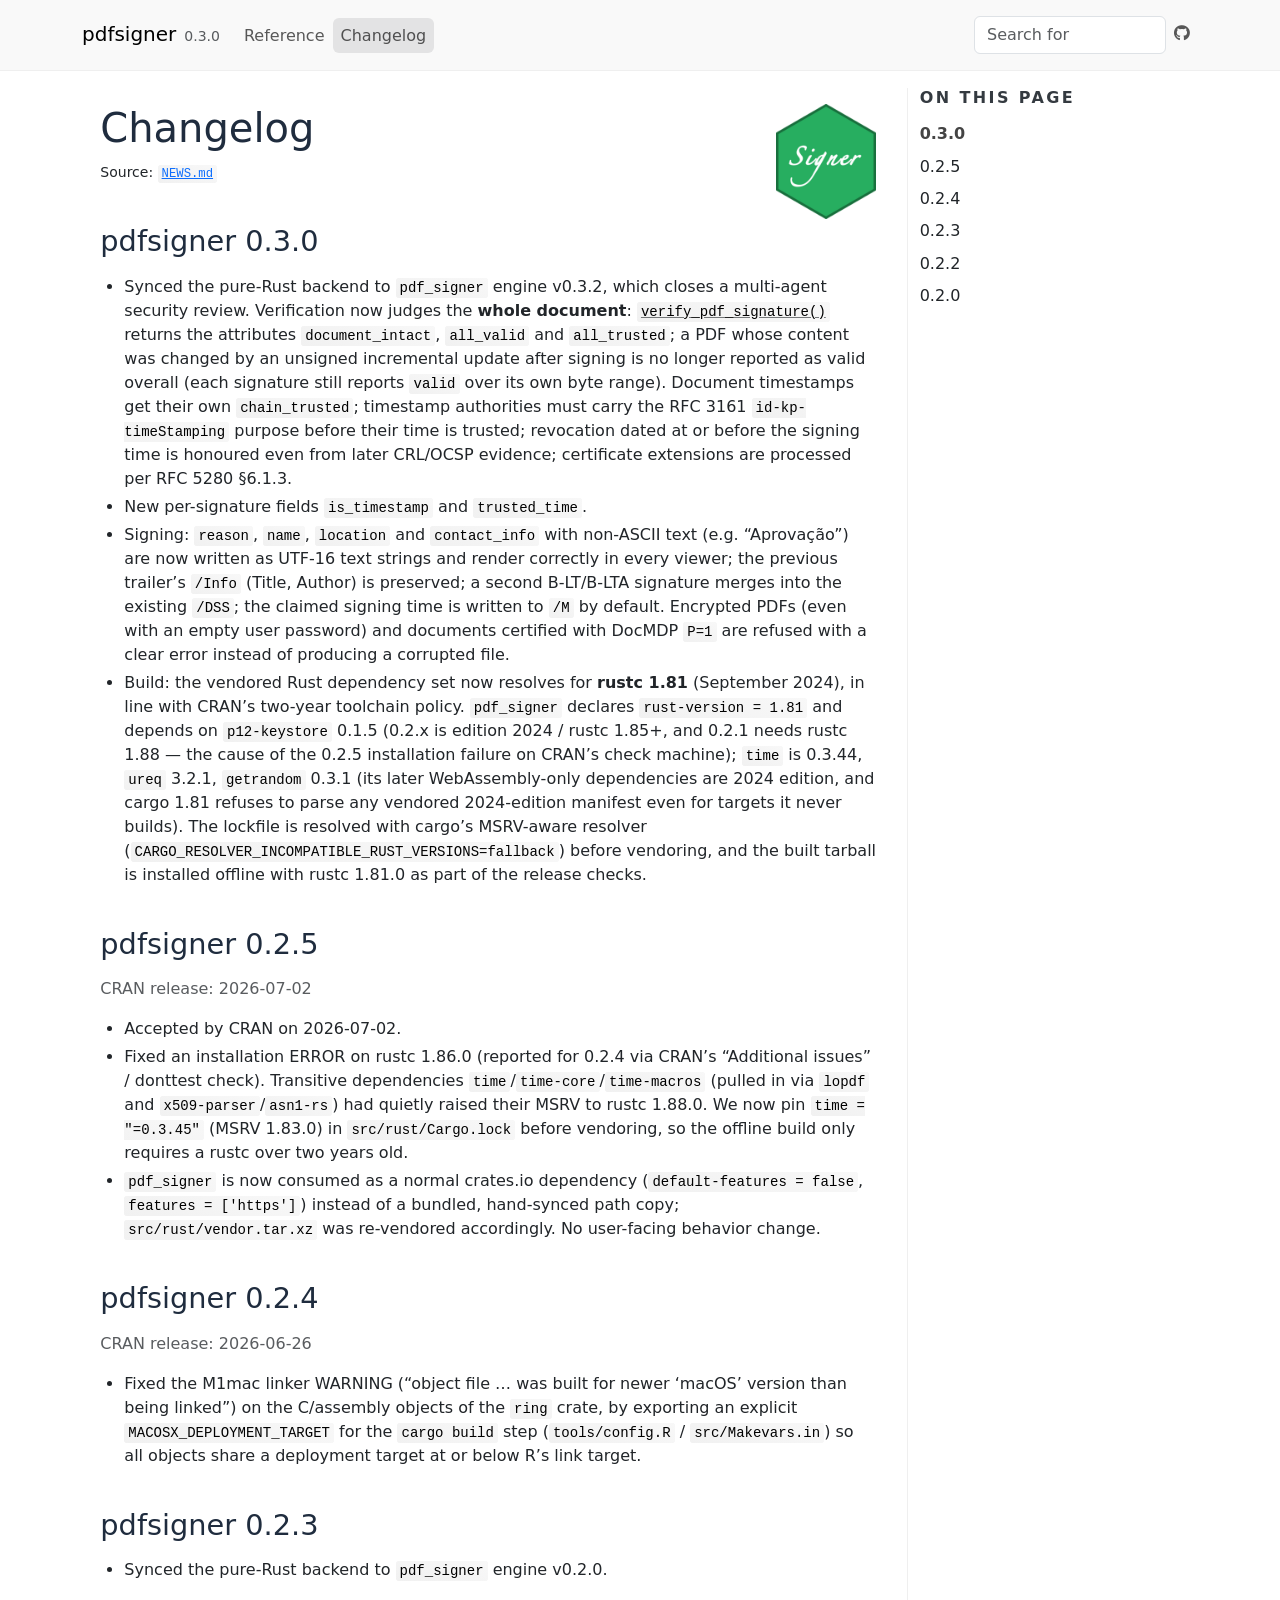
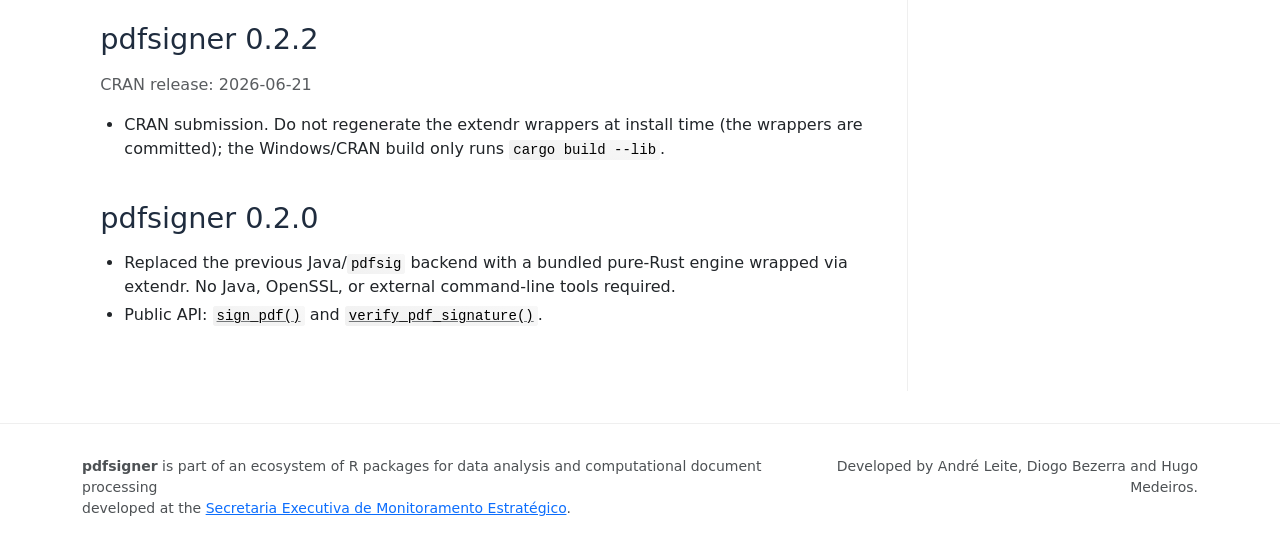
==== commit 551e8d91: "Deploying to gh-pages from @ StrategicProjects/pdfsigner@5491ca9d5a600cc4cdb6be57c7b6a42f2723bd07 🚀" ====
--- a/news/index.html
+++ b/news/index.html
@@ -33,9 +33,10 @@
 
     <div class="section level2">
 <h2 class="pkg-version" data-toc-text="0.3.0" id="pdfsigner-030">pdfsigner 0.3.0<a class="anchor" aria-label="anchor" href="#pdfsigner-030"></a></h2>
-<ul><li>Synced the pure-Rust backend to <code>pdf_signer</code> engine v0.3.1, which closes a multi-agent security review. Verification now judges the <strong>whole document</strong>: <code><a href="../reference/verify_pdf_signature.html">verify_pdf_signature()</a></code> returns the attributes <code>document_intact</code>, <code>all_valid</code> and <code>all_trusted</code>; a PDF whose content was changed by an unsigned incremental update after signing is no longer reported as valid overall (each signature still reports <code>valid</code> over its own byte range). Document timestamps get their own <code>chain_trusted</code>; timestamp authorities must carry the RFC 3161 <code>id-kp-timeStamping</code> purpose before their time is trusted; revocation dated at or before the signing time is honoured even from later CRL/OCSP evidence; certificate extensions are processed per RFC 5280 §6.1.3.</li>
+<ul><li>Synced the pure-Rust backend to <code>pdf_signer</code> engine v0.3.2, which closes a multi-agent security review. Verification now judges the <strong>whole document</strong>: <code><a href="../reference/verify_pdf_signature.html">verify_pdf_signature()</a></code> returns the attributes <code>document_intact</code>, <code>all_valid</code> and <code>all_trusted</code>; a PDF whose content was changed by an unsigned incremental update after signing is no longer reported as valid overall (each signature still reports <code>valid</code> over its own byte range). Document timestamps get their own <code>chain_trusted</code>; timestamp authorities must carry the RFC 3161 <code>id-kp-timeStamping</code> purpose before their time is trusted; revocation dated at or before the signing time is honoured even from later CRL/OCSP evidence; certificate extensions are processed per RFC 5280 §6.1.3.</li>
 <li>New per-signature fields <code>is_timestamp</code> and <code>trusted_time</code>.</li>
 <li>Signing: <code>reason</code>, <code>name</code>, <code>location</code> and <code>contact_info</code> with non-ASCII text (e.g. “Aprovação”) are now written as UTF-16 text strings and render correctly in every viewer; the previous trailer’s <code>/Info</code> (Title, Author) is preserved; a second B-LT/B-LTA signature merges into the existing <code>/DSS</code>; the claimed signing time is written to <code>/M</code> by default. Encrypted PDFs (even with an empty user password) and documents certified with DocMDP <code>P=1</code> are refused with a clear error instead of producing a corrupted file.</li>
+<li>Build: the vendored Rust dependency set now resolves for <strong>rustc 1.81</strong> (September 2024), in line with CRAN’s two-year toolchain policy. <code>pdf_signer</code> declares <code>rust-version = 1.81</code> and depends on <code>p12-keystore</code> 0.1.5 (0.2.x is edition 2024 / rustc 1.85+, and 0.2.1 needs rustc 1.88 — the cause of the 0.2.5 installation failure on CRAN’s check machine); <code>time</code> is 0.3.44, <code>ureq</code> 3.2.1, <code>getrandom</code> 0.3.1 (its later WebAssembly-only dependencies are 2024 edition, and cargo 1.81 refuses to parse any vendored 2024-edition manifest even for targets it never builds). The lockfile is resolved with cargo’s MSRV-aware resolver (<code>CARGO_RESOLVER_INCOMPATIBLE_RUST_VERSIONS=fallback</code>) before vendoring, and the built tarball is installed offline with rustc 1.81.0 as part of the release checks.</li>
 </ul></div>
     <div class="section level2">
 <h2 class="pkg-version" data-toc-text="0.2.5" id="pdfsigner-025">pdfsigner 0.2.5<a class="anchor" aria-label="anchor" href="#pdfsigner-025"></a></h2><p class="text-muted">CRAN release: 2026-07-02</p>
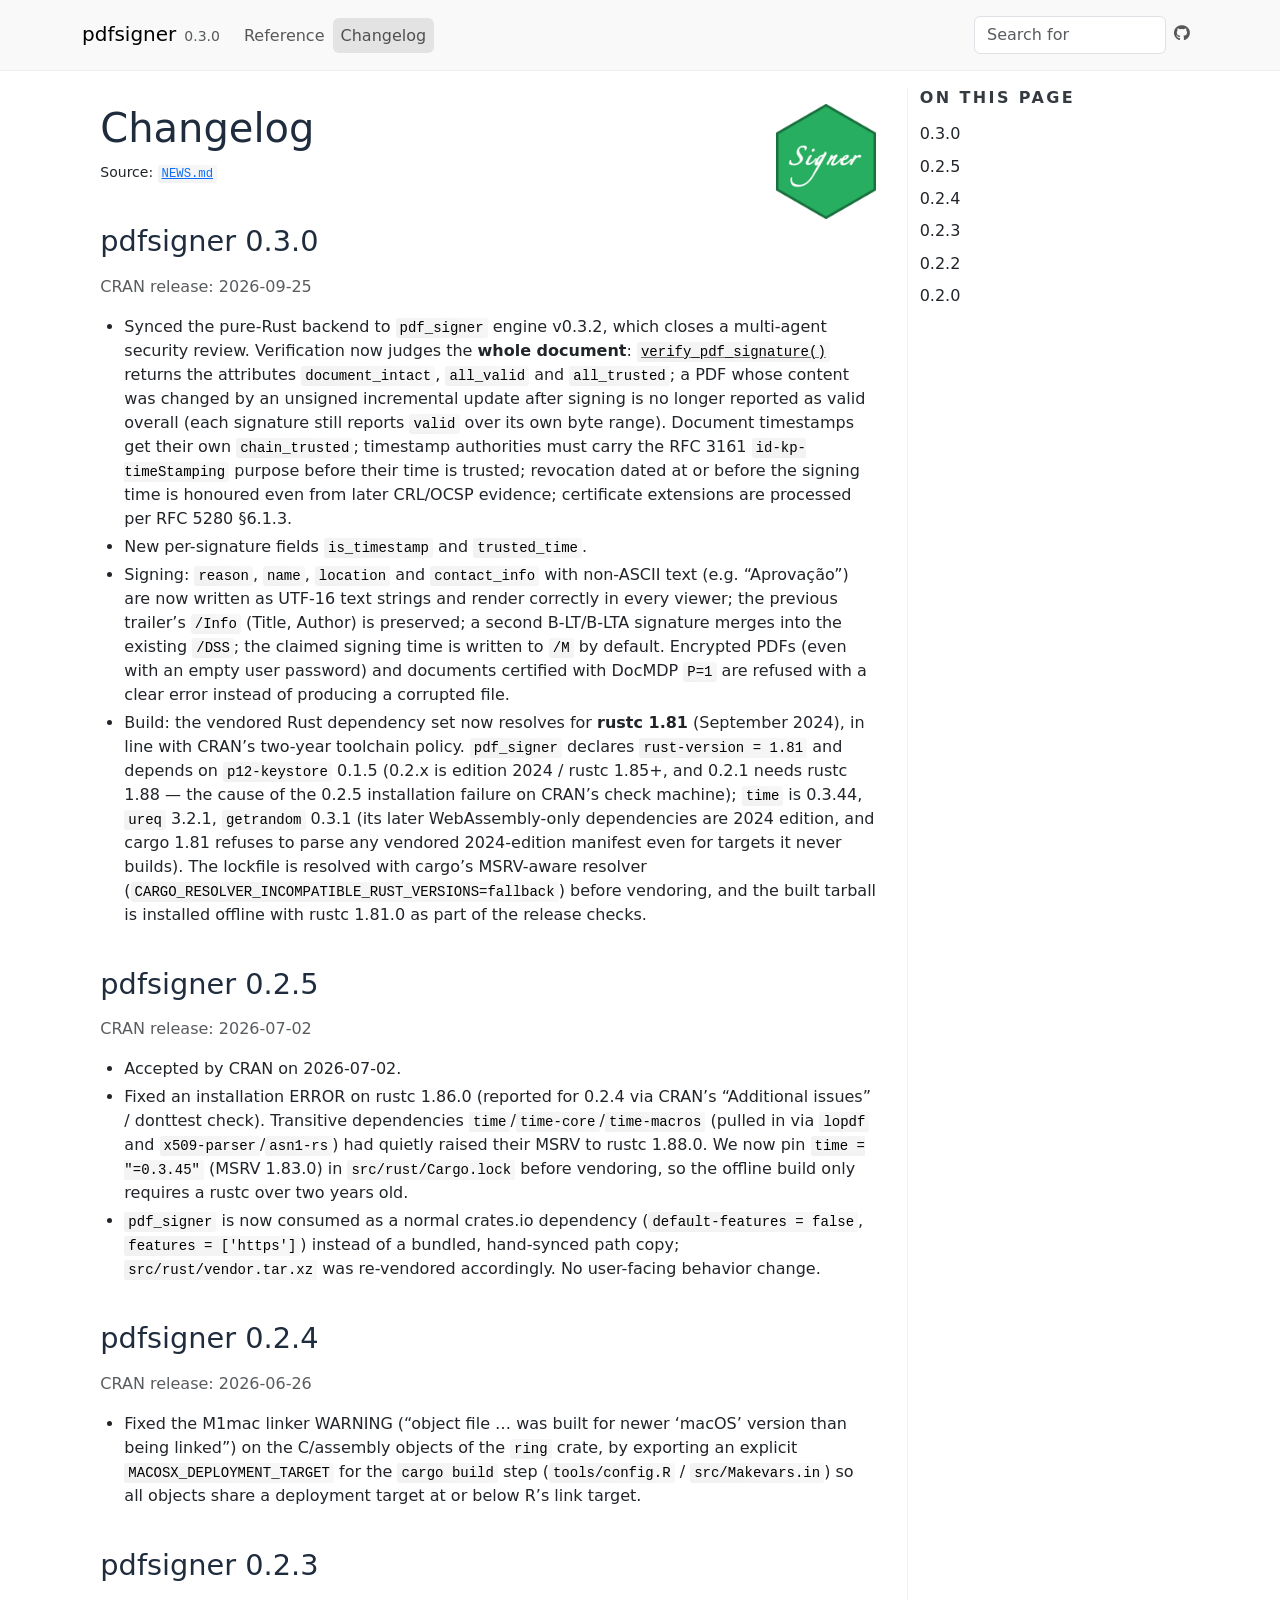
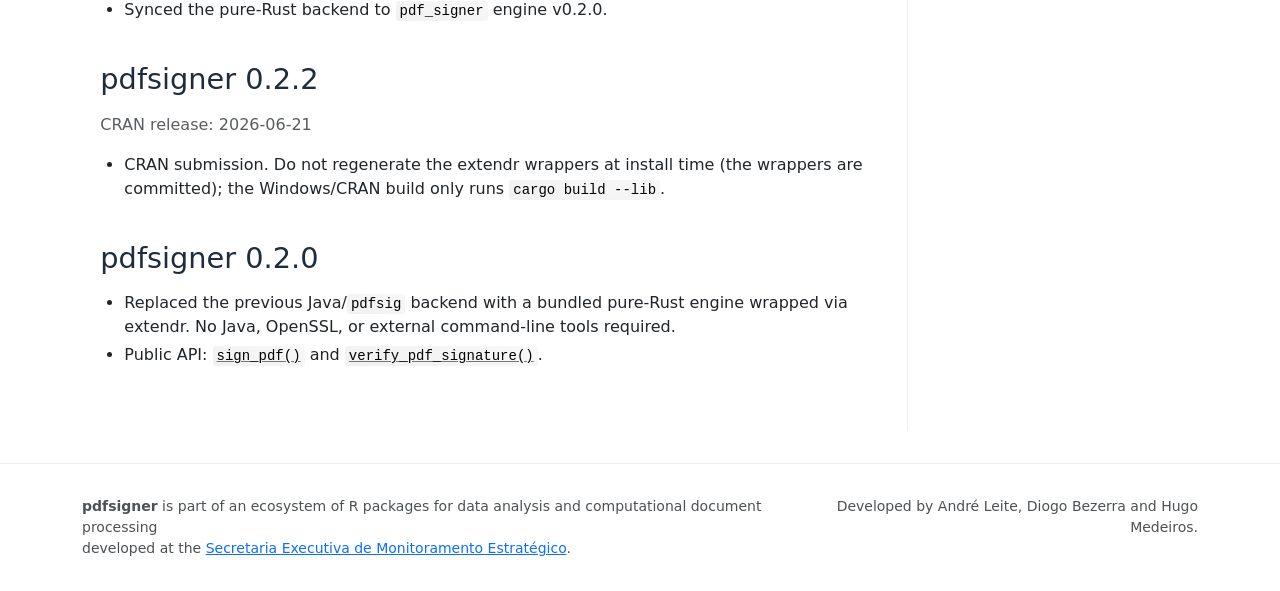
==== commit 23dae3a5: "Deploying to gh-pages from @ StrategicProjects/pdfsigner@068bae0094badf4093568b343002920fe02794de 🚀" ====
--- a/news/index.html
+++ b/news/index.html
@@ -32,7 +32,7 @@
     </div>
 
     <div class="section level2">
-<h2 class="pkg-version" data-toc-text="0.3.0" id="pdfsigner-030">pdfsigner 0.3.0<a class="anchor" aria-label="anchor" href="#pdfsigner-030"></a></h2>
+<h2 class="pkg-version" data-toc-text="0.3.0" id="pdfsigner-030">pdfsigner 0.3.0<a class="anchor" aria-label="anchor" href="#pdfsigner-030"></a></h2><p class="text-muted">CRAN release: 2026-09-25</p>
 <ul><li>Synced the pure-Rust backend to <code>pdf_signer</code> engine v0.3.2, which closes a multi-agent security review. Verification now judges the <strong>whole document</strong>: <code><a href="../reference/verify_pdf_signature.html">verify_pdf_signature()</a></code> returns the attributes <code>document_intact</code>, <code>all_valid</code> and <code>all_trusted</code>; a PDF whose content was changed by an unsigned incremental update after signing is no longer reported as valid overall (each signature still reports <code>valid</code> over its own byte range). Document timestamps get their own <code>chain_trusted</code>; timestamp authorities must carry the RFC 3161 <code>id-kp-timeStamping</code> purpose before their time is trusted; revocation dated at or before the signing time is honoured even from later CRL/OCSP evidence; certificate extensions are processed per RFC 5280 §6.1.3.</li>
 <li>New per-signature fields <code>is_timestamp</code> and <code>trusted_time</code>.</li>
 <li>Signing: <code>reason</code>, <code>name</code>, <code>location</code> and <code>contact_info</code> with non-ASCII text (e.g. “Aprovação”) are now written as UTF-16 text strings and render correctly in every viewer; the previous trailer’s <code>/Info</code> (Title, Author) is preserved; a second B-LT/B-LTA signature merges into the existing <code>/DSS</code>; the claimed signing time is written to <code>/M</code> by default. Encrypted PDFs (even with an empty user password) and documents certified with DocMDP <code>P=1</code> are refused with a clear error instead of producing a corrupted file.</li>
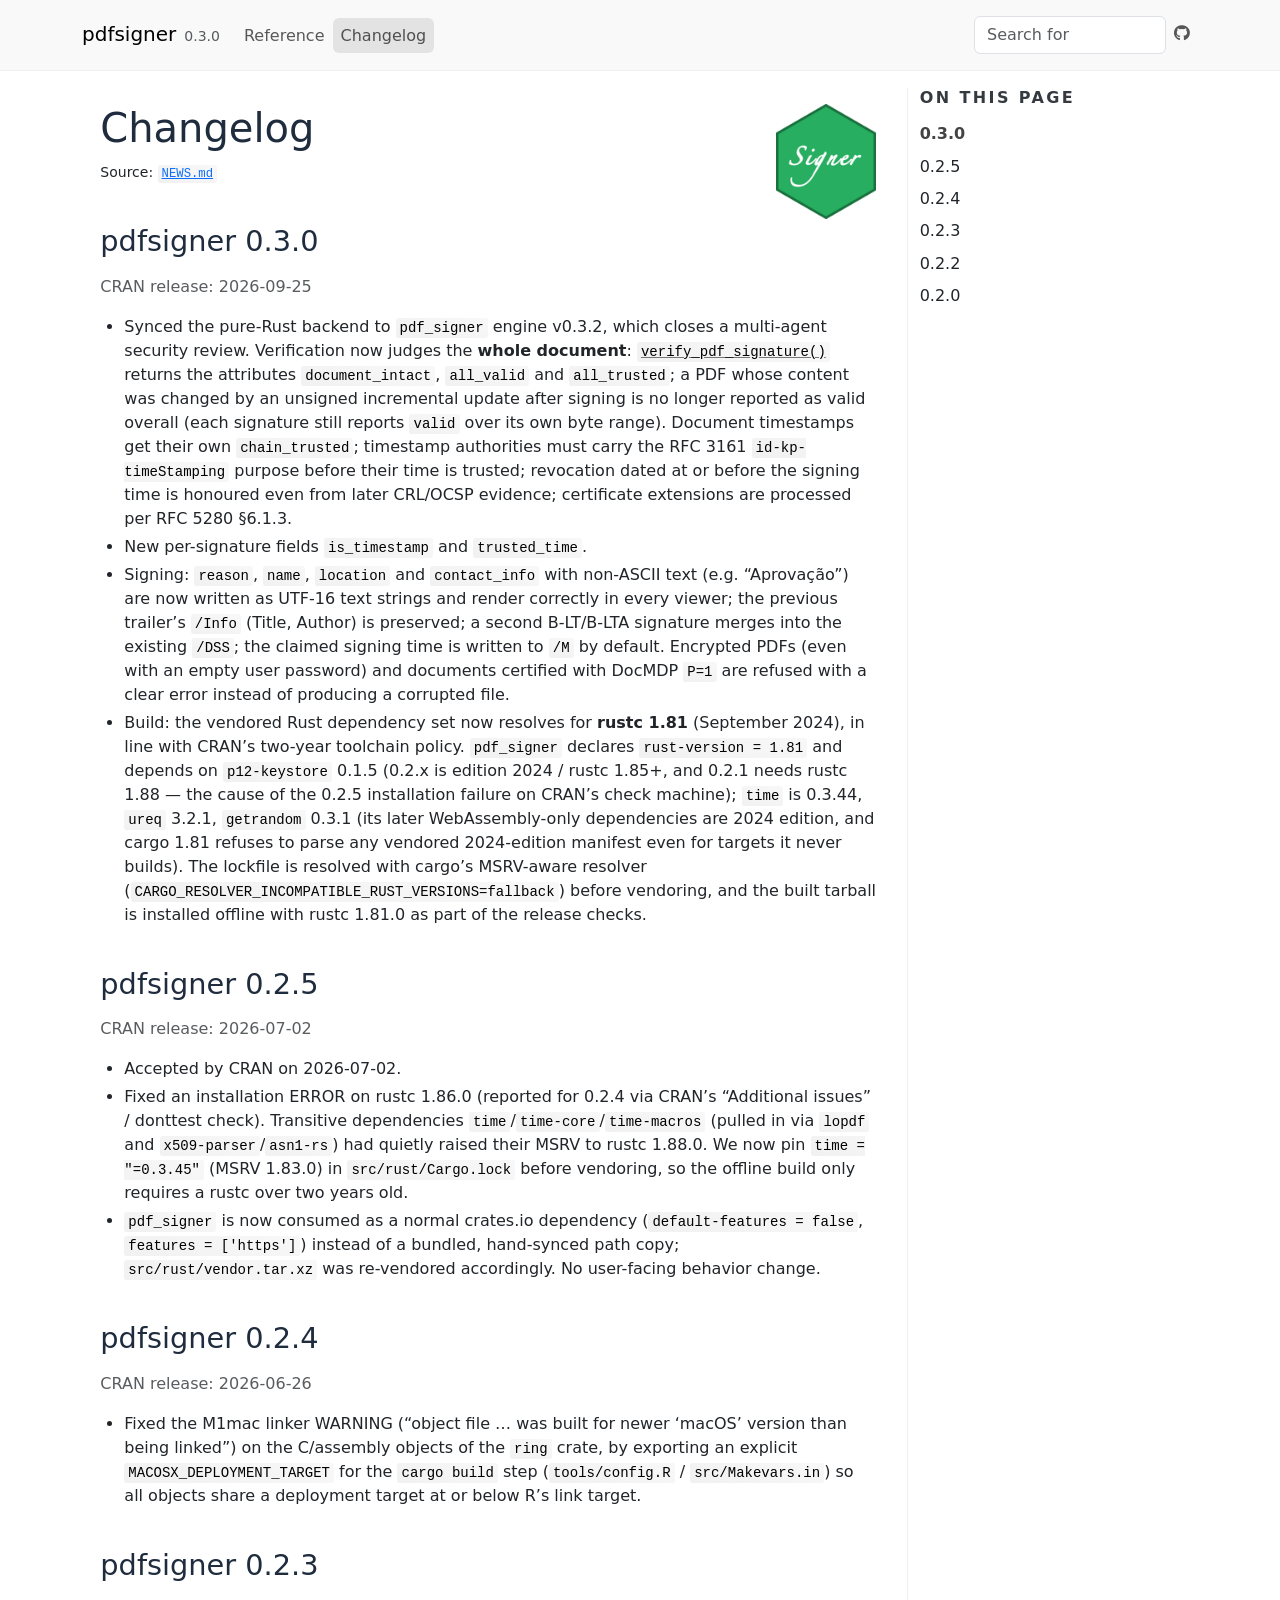
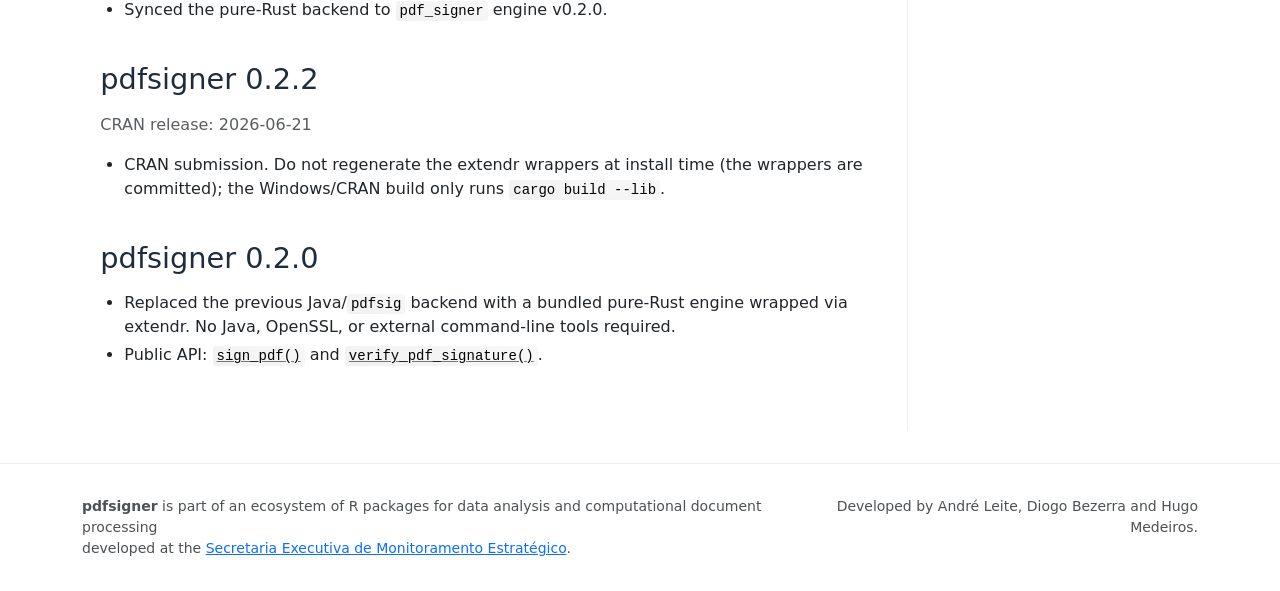
==== commit f4bb5f89: "Deploying to gh-pages from @ StrategicProjects/pdfsigner@3e731188082e00aa3439fb6a4e5362b41795d7e5 🚀" ====
--- a/news/index.html
+++ b/news/index.html
@@ -1,5 +1,5 @@
 <!DOCTYPE html>
-<!-- Generated by pkgdown: do not edit by hand --><html lang="en"><head><meta http-equiv="Content-Type" content="text/html; charset=UTF-8"><meta charset="utf-8"><meta http-equiv="X-UA-Compatible" content="IE=edge"><meta name="viewport" content="width=device-width, initial-scale=1, shrink-to-fit=no"><title>Changelog • pdfsigner</title><!-- favicons --><link rel="icon" type="image/png" sizes="96x96" href="../favicon-96x96.png"><link rel="icon" type="”image/svg+xml”" href="../favicon.svg"><link rel="apple-touch-icon" sizes="180x180" href="../apple-touch-icon.png"><link rel="icon" sizes="any" href="../favicon.ico"><link rel="manifest" href="../site.webmanifest"><script src="../lightswitch.js"></script><script src="../deps/jquery-3.6.0/jquery-3.6.0.min.js"></script><meta name="viewport" content="width=device-width, initial-scale=1, shrink-to-fit=no"><link href="../deps/bootstrap-5.3.8/bootstrap.min.css" rel="stylesheet"><script src="../deps/bootstrap-5.3.8/bootstrap.bundle.min.js"></script><link href="../deps/font-awesome-6.5.2/css/all.min.css" rel="stylesheet"><link href="../deps/font-awesome-6.5.2/css/v4-shims.min.css" rel="stylesheet"><script src="../deps/headroom-0.11.0/headroom.min.js"></script><script src="../deps/headroom-0.11.0/jQuery.headroom.min.js"></script><script src="../deps/bootstrap-toc-1.0.1/bootstrap-toc.min.js"></script><script src="../deps/clipboard.js-2.0.11/clipboard.min.js"></script><script src="../deps/search-1.0.0/autocomplete.jquery.min.js"></script><script src="../deps/search-1.0.0/fuse.min.js"></script><script src="../deps/search-1.0.0/mark.min.js"></script><!-- pkgdown --><script src="../pkgdown.js"></script><meta property="og:title" content="Changelog"><meta property="og:image" content="https://strategicprojects.github.io/pdfsigner/logo.png"></head><body>
+<!-- Generated by pkgdown: do not edit by hand --><html lang="en"><head><meta charset="UTF-8"><meta http-equiv="X-UA-Compatible" content="IE=edge"><meta name="viewport" content="width=device-width, initial-scale=1, shrink-to-fit=no"><title>Changelog • pdfsigner</title><!-- favicons --><link rel="icon" type="image/png" sizes="96x96" href="../favicon-96x96.png"><link rel="icon" type="”image/svg+xml”" href="../favicon.svg"><link rel="apple-touch-icon" sizes="180x180" href="../apple-touch-icon.png"><link rel="icon" sizes="any" href="../favicon.ico"><link rel="manifest" href="../site.webmanifest"><script src="../lightswitch.js"></script><script src="../deps/jquery-3.6.0/jquery-3.6.0.min.js"></script><meta name="viewport" content="width=device-width, initial-scale=1, shrink-to-fit=no"><link href="../deps/bootstrap-5.3.8/bootstrap.min.css" rel="stylesheet"><script src="../deps/bootstrap-5.3.8/bootstrap.bundle.min.js"></script><link href="../deps/font-awesome-6.5.2/css/all.min.css" rel="stylesheet"><link href="../deps/font-awesome-6.5.2/css/v4-shims.min.css" rel="stylesheet"><script src="../deps/headroom-0.11.0/headroom.min.js"></script><script src="../deps/headroom-0.11.0/jQuery.headroom.min.js"></script><script src="../deps/bootstrap-toc-1.0.1/bootstrap-toc.min.js"></script><script src="../deps/clipboard.js-2.0.11/clipboard.min.js"></script><script src="../deps/search-1.0.0/autocomplete.jquery.min.js"></script><script src="../deps/search-1.0.0/fuse.min.js"></script><script src="../deps/search-1.0.0/mark.min.js"></script><!-- pkgdown --><script src="../pkgdown.js"></script><meta property="og:title" content="Changelog"><meta property="og:image" content="https://strategicprojects.github.io/pdfsigner/logo.png"></head><body>
     <a href="#container" class="visually-hidden-focusable">Skip to content</a>
 
 
